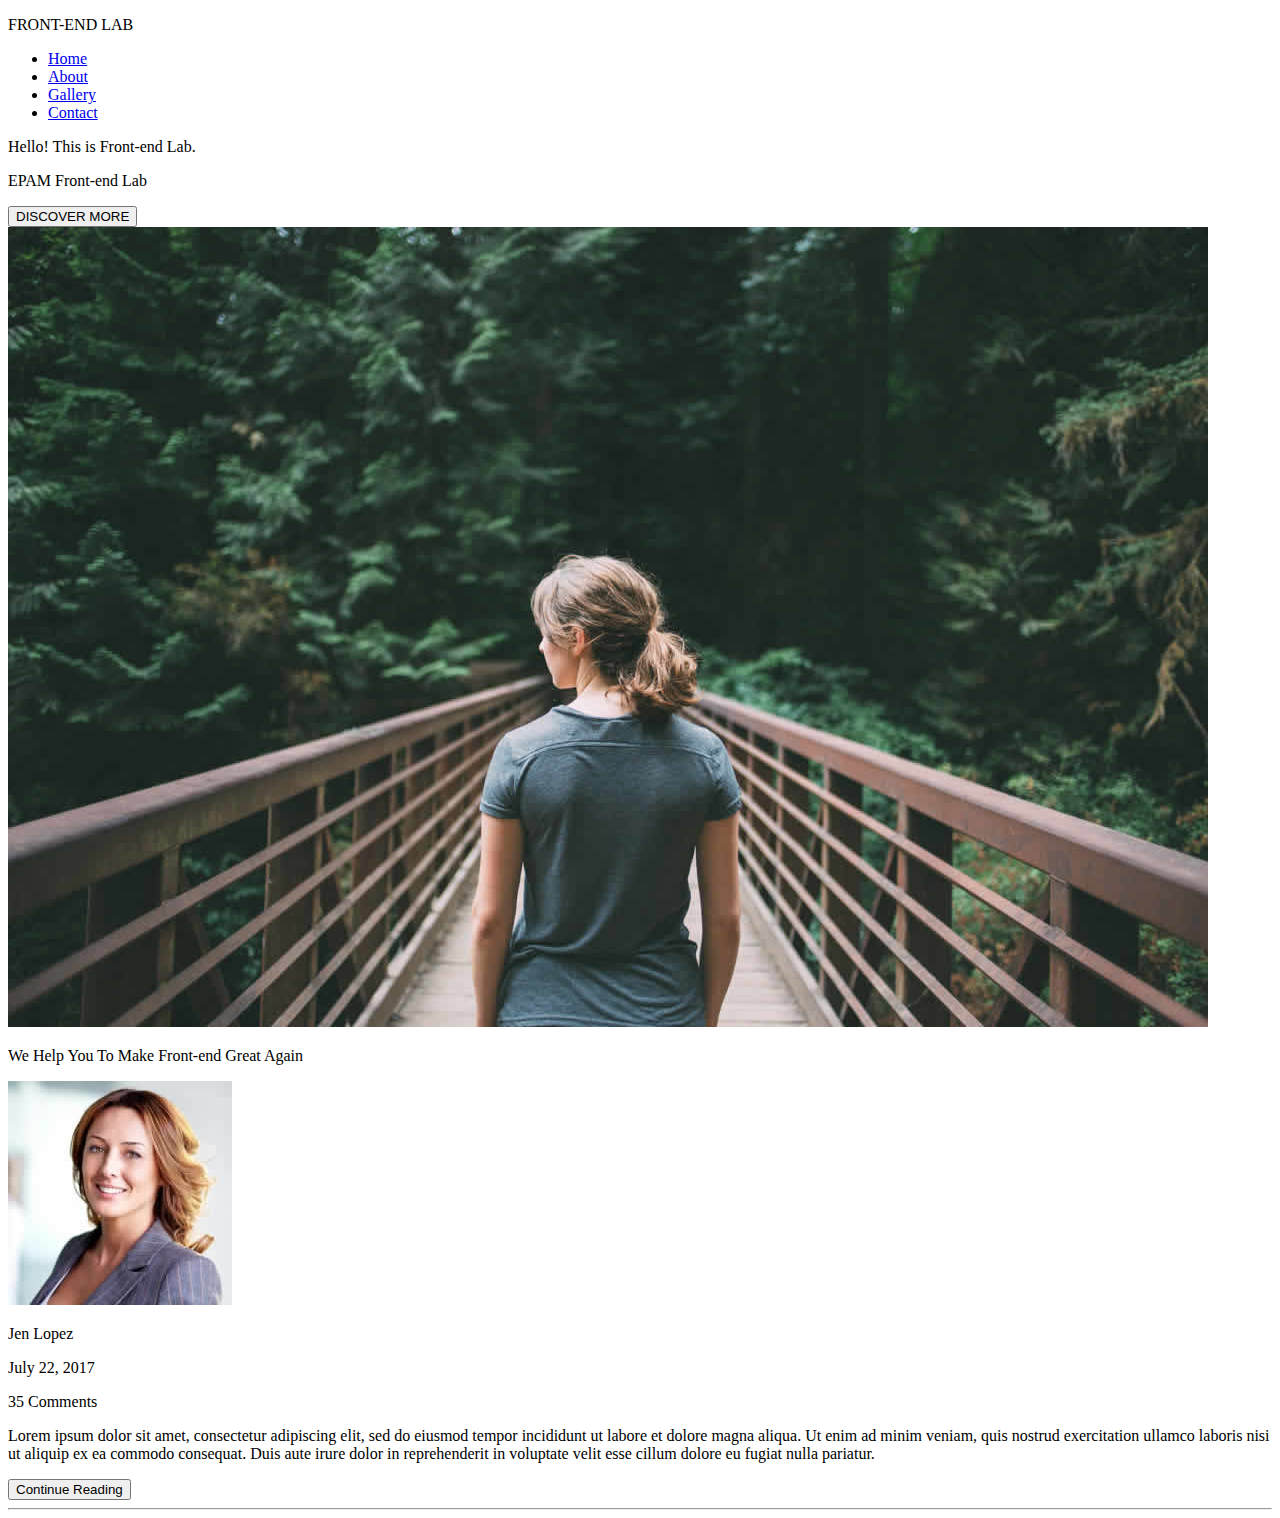
==== FL12_HW4/homework/index.html @ 5e4258c2 "Add structure of header and first main section" ====
<!DOCTYPE html>
<html lang="en">

<head>
    <meta charset="utf-8">
    <title>FEL</title>
    <link rel="stylesheet" href="css/style.css">
</head>


<body>
<header class="header">
    <div class="header-wrap">
        <p class="header_title"> FRONT-END LAB </p>
        <ul class="header-list">
            <li><a class="header-item" href="#">Home</a></li>
            <li><a class="header-item" href="#">About</a></li>
            <li><a class="header-item" href="#">Gallery</a></li>
            <li><a class="header-item" href="#">Contact</a></li>
        </ul>
    </div>
    <div class="header_text">
        <p class="header_text_main">
            Hello! This is Front-end Lab.
        </p>
        <p class="header_text_secondary">
            EPAM Front-end Lab
        </p>
        <button class="header_button">DISCOVER MORE</button>
    </div>
</header>
<main class="section">
    <div class="section_wrap">
        <img class="section_img" src="img/blog-image1.jpg" alt="blog_image"/>
        <p class="section_header"> We Help You To Make Front-end Great Again </p>
        <div class="section_info">
            <img class="section_info_img" src="img/author-image1.jpg" alt="author_image"/>
            <p class="section_info_name">Jen Lopez</p>
            <p class="section_info_date">July 22, 2017</p>
            <p class="section_info_com">35 Comments</p>
        </div>
        <p class="section_text">Lorem ipsum dolor sit amet, consectetur adipiscing elit, sed do eiusmod tempor incididunt ut labore et dolore
            magna aliqua. Ut enim ad minim veniam, quis nostrud exercitation ullamco laboris nisi ut aliquip ex ea
            commodo consequat. Duis aute irure dolor in reprehenderit in voluptate velit esse cillum dolore eu fugiat
            nulla pariatur.
        </p>
        <button class="section_button"> Continue Reading</button>
        <hr>
    </div>
</main>
</body>
</html>
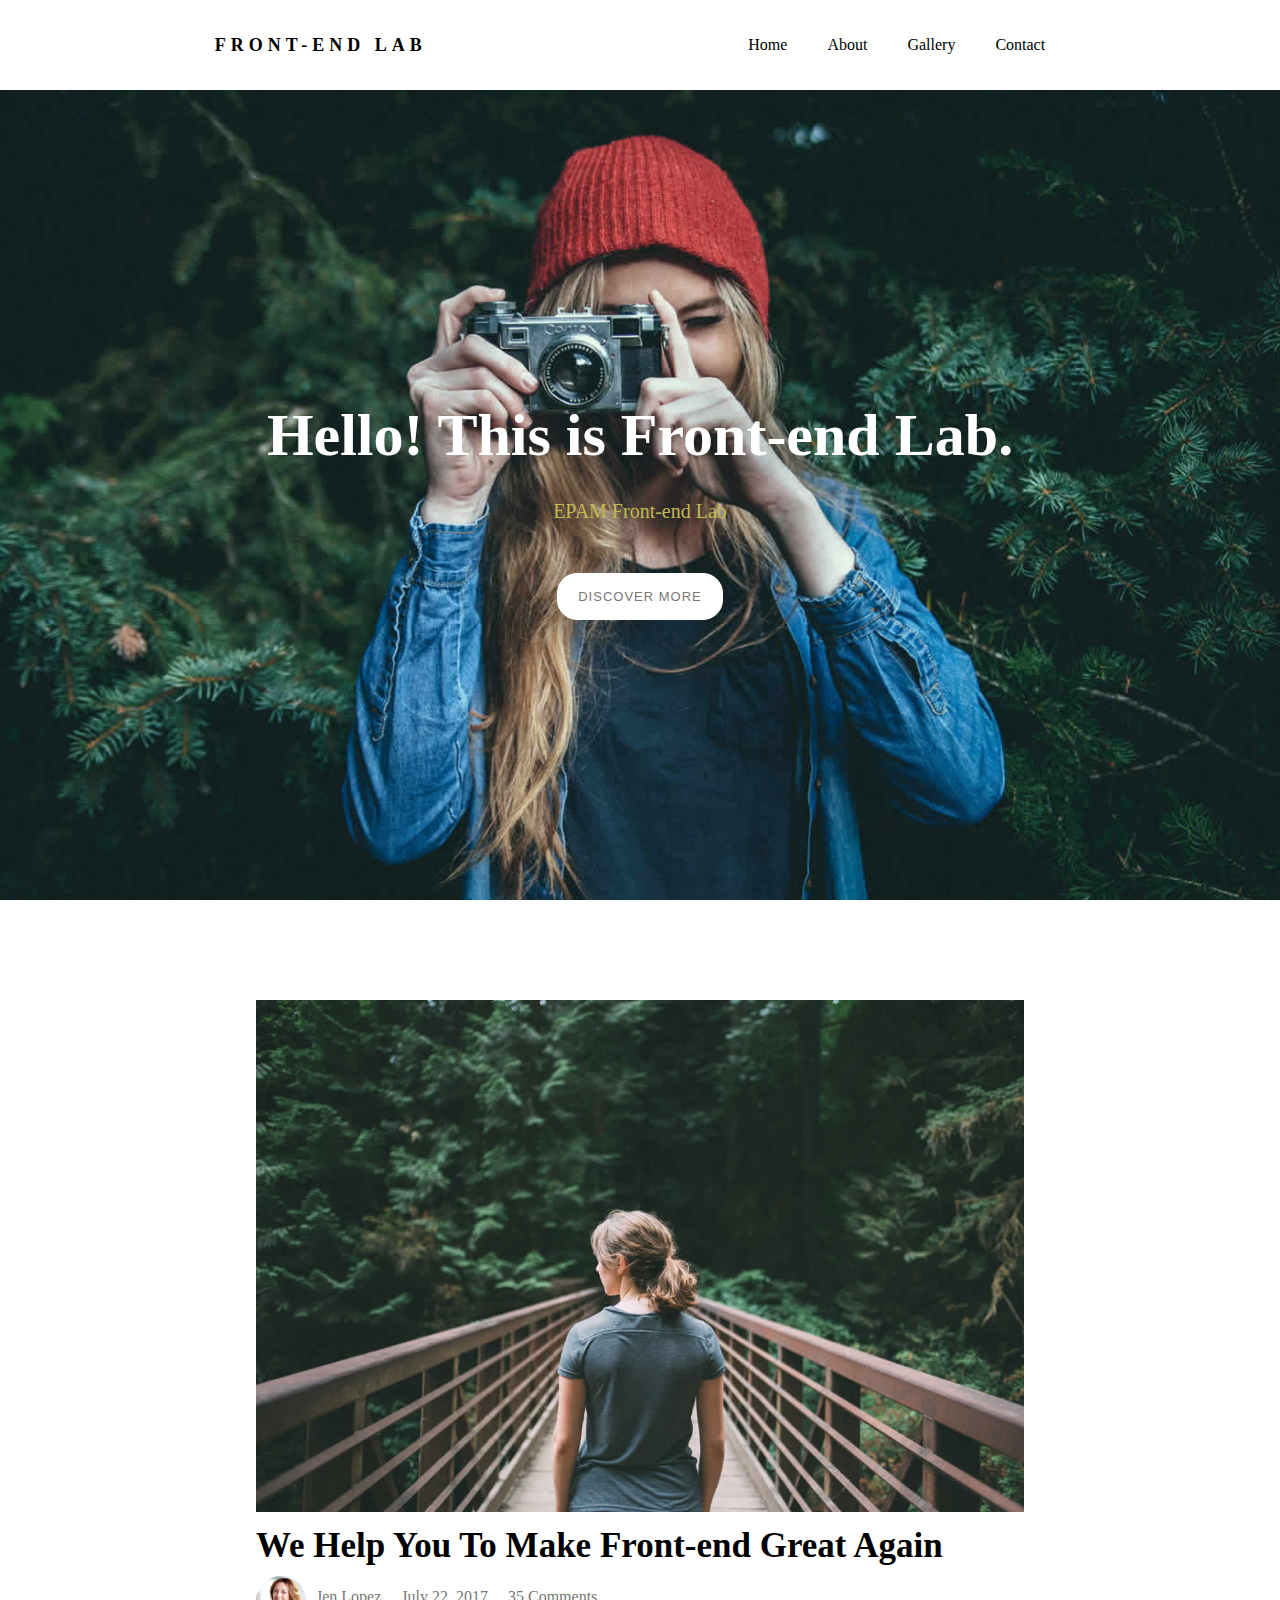
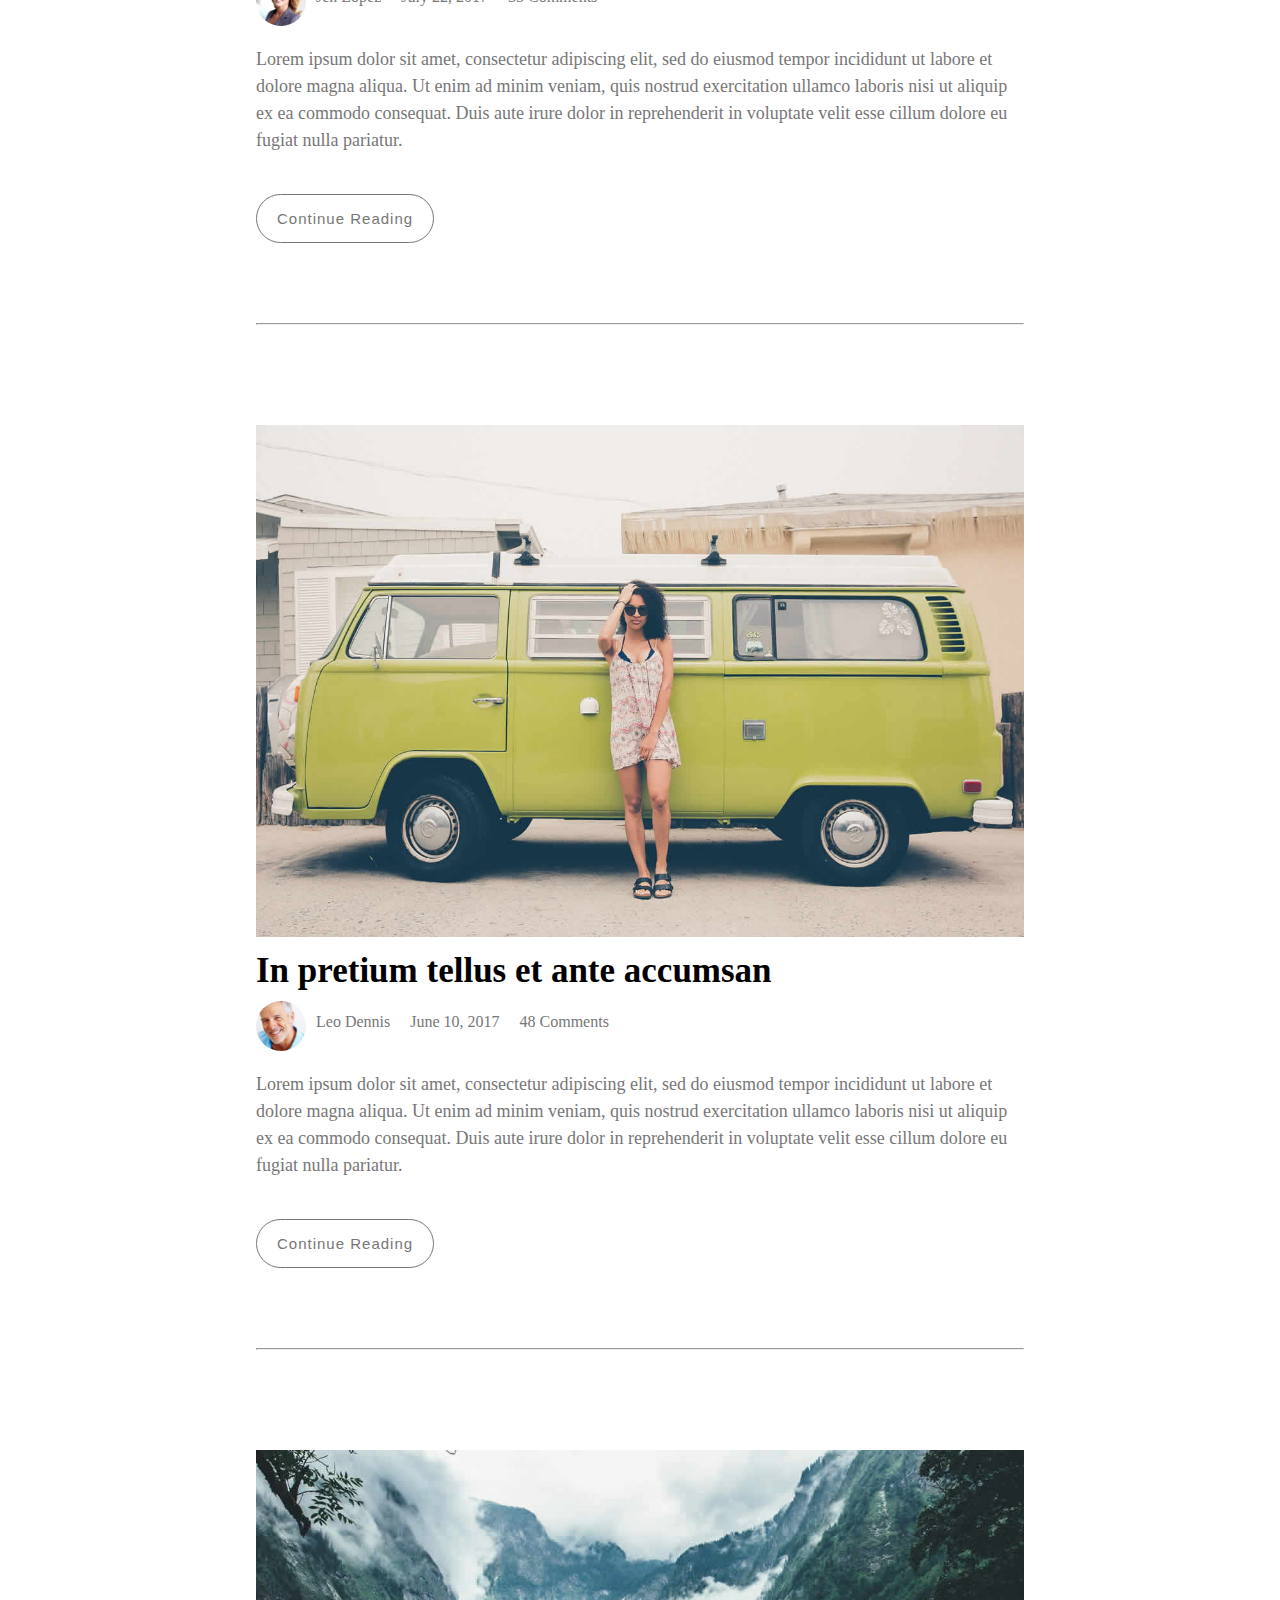
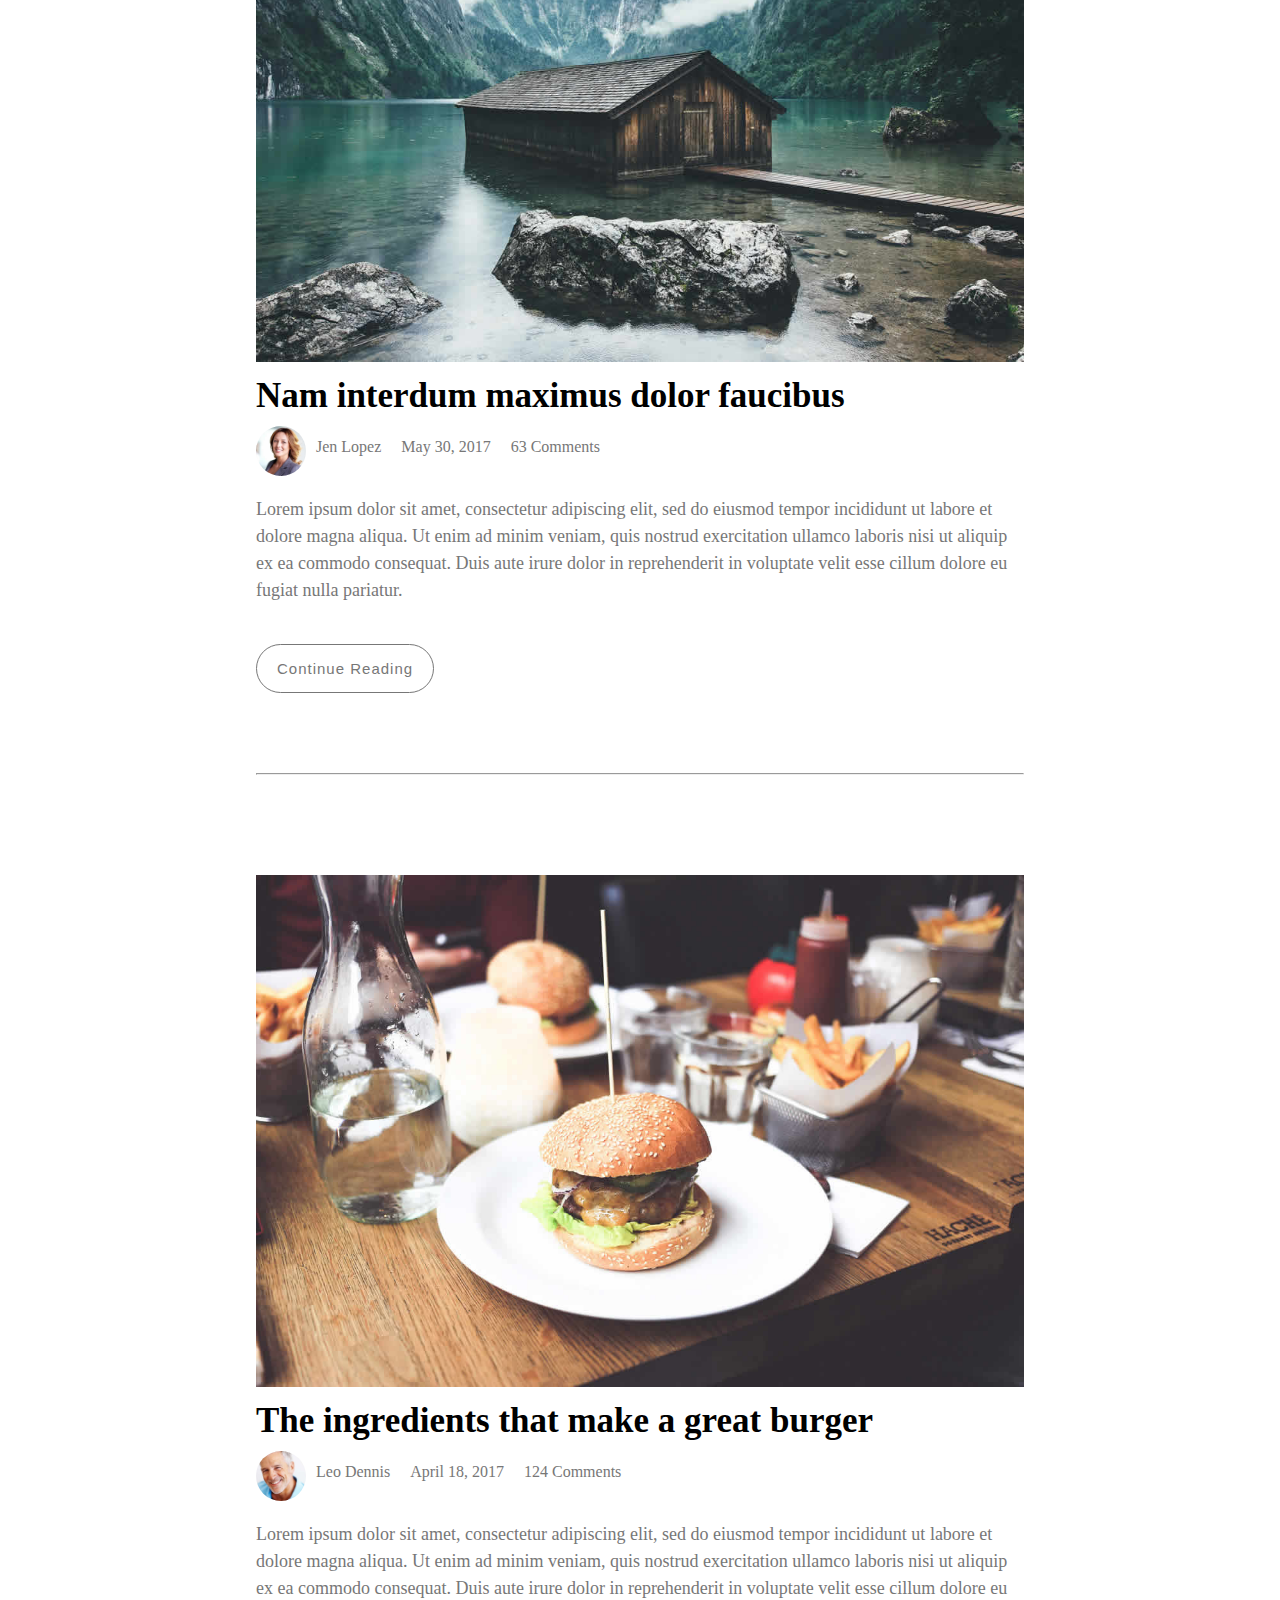
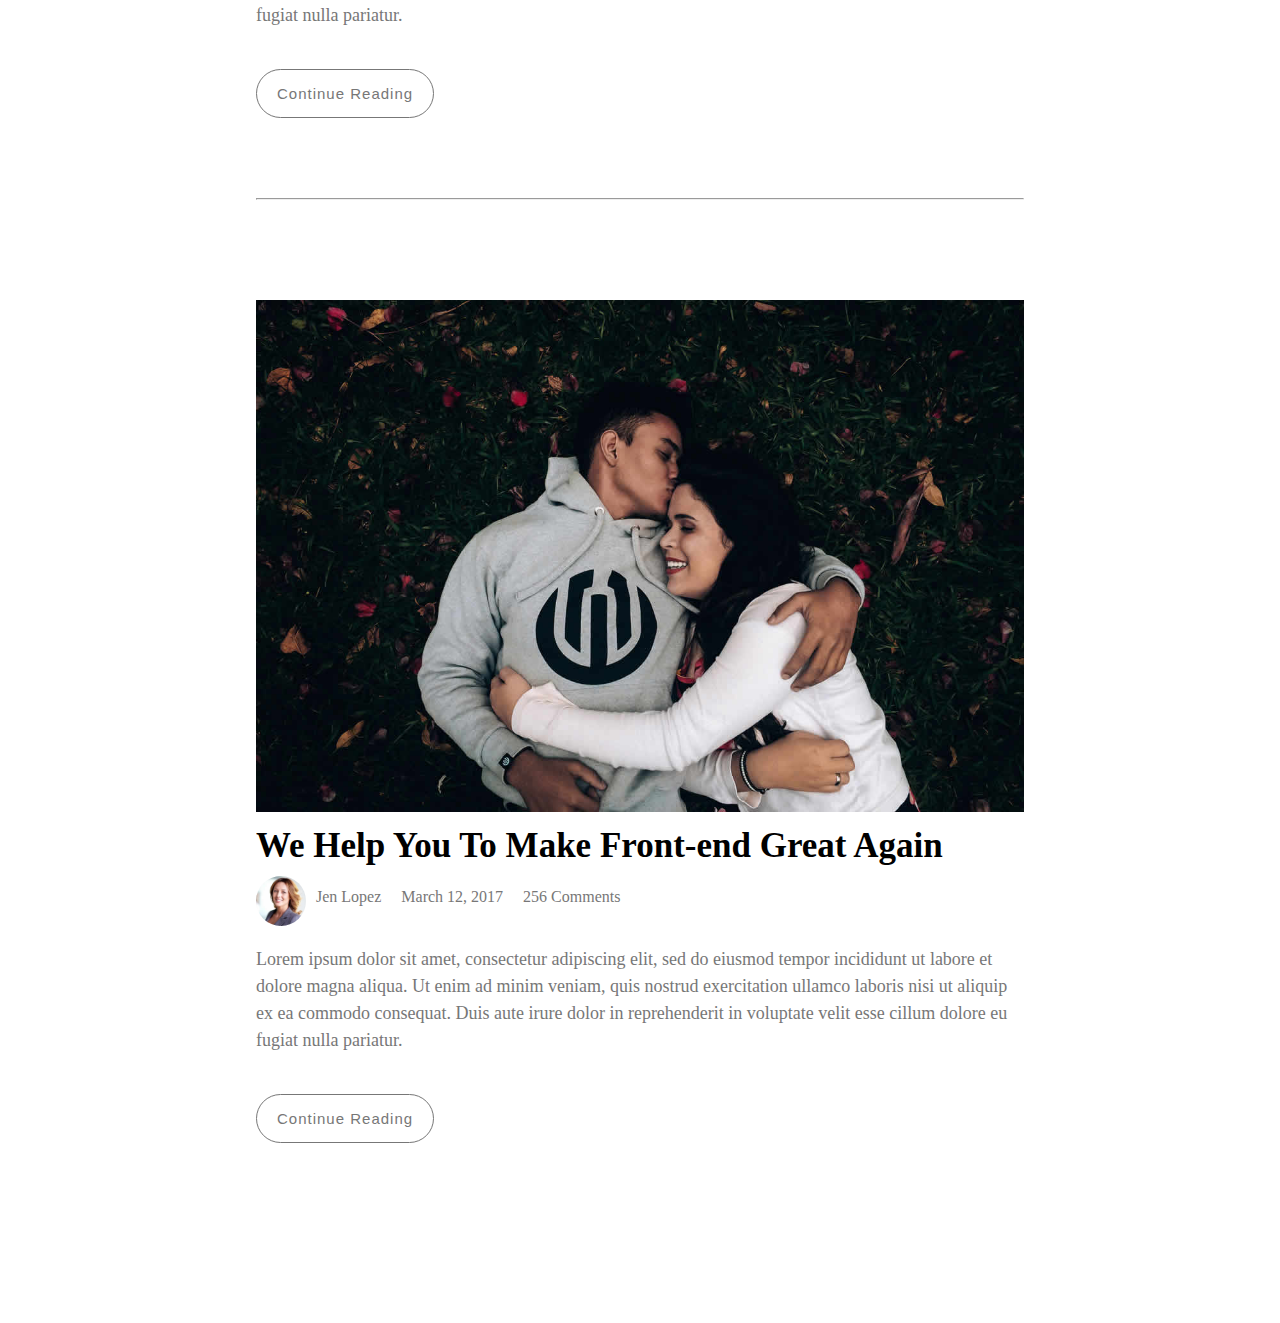
==== commit 8525e9d2: "Add structure of other 4 main sections" ====
--- a/FL12_HW4/homework/index.html
+++ b/FL12_HW4/homework/index.html
@@ -39,7 +39,8 @@
             <p class="section_info_date">July 22, 2017</p>
             <p class="section_info_com">35 Comments</p>
         </div>
-        <p class="section_text">Lorem ipsum dolor sit amet, consectetur adipiscing elit, sed do eiusmod tempor incididunt ut labore et dolore
+        <p class="section_text">Lorem ipsum dolor sit amet, consectetur adipiscing elit, sed do eiusmod tempor
+            incididunt ut labore et dolore
             magna aliqua. Ut enim ad minim veniam, quis nostrud exercitation ullamco laboris nisi ut aliquip ex ea
             commodo consequat. Duis aute irure dolor in reprehenderit in voluptate velit esse cillum dolore eu fugiat
             nulla pariatur.
@@ -47,6 +48,79 @@
         <button class="section_button"> Continue Reading</button>
         <hr>
     </div>
+    <div class="section_wrap">
+        <img class="section_img" src="img/blog-image2.jpg" alt="blog_image"/>
+        <p class="section_header">In pretium tellus et ante accumsan</p>
+        <div class="section_info">
+            <img class="section_info_img" src="img/author-image2.jpg" alt="author_image"/>
+            <p class="section_info_name">Leo Dennis</p>
+            <p class="section_info_date">June 10, 2017</p>
+            <p class="section_info_com">48 Comments</p>
+        </div>
+        <p class="section_text">Lorem ipsum dolor sit amet, consectetur adipiscing elit, sed do eiusmod tempor
+            incididunt ut labore et dolore
+            magna aliqua. Ut enim ad minim veniam, quis nostrud exercitation ullamco laboris nisi ut aliquip ex ea
+            commodo consequat. Duis aute irure dolor in reprehenderit in voluptate velit esse cillum dolore eu
+            fugiat
+            nulla pariatur.
+        </p>
+        <button class="section_button"> Continue Reading</button>
+        <hr>
+    </div>
+    <div class="section_wrap">
+        <img class="section_img" src="img/blog-image3.jpg" alt="blog_image"/>
+        <p class="section_header"> Nam interdum maximus dolor faucibus </p>
+        <div class="section_info">
+            <img class="section_info_img" src="img/author-image1.jpg" alt="author_image"/>
+            <p class="section_info_name">Jen Lopez</p>
+            <p class="section_info_date">May 30, 2017</p>
+            <p class="section_info_com">63 Comments</p>
+        </div>
+        <p class="section_text">Lorem ipsum dolor sit amet, consectetur adipiscing elit, sed do eiusmod tempor
+            incididunt ut labore et dolore
+            magna aliqua. Ut enim ad minim veniam, quis nostrud exercitation ullamco laboris nisi ut aliquip ex ea
+            commodo consequat. Duis aute irure dolor in reprehenderit in voluptate velit esse cillum dolore eu fugiat
+            nulla pariatur.
+        </p>
+        <button class="section_button"> Continue Reading</button>
+        <hr>
+    </div>
+    <div class="section_wrap">
+        <img class="section_img" src="img/blog-image4.jpg" alt="blog_image"/>
+        <p class="section_header"> The ingredients that make a great burger </p>
+        <div class="section_info">
+            <img class="section_info_img" src="img/author-image2.jpg" alt="author_image"/>
+            <p class="section_info_name">Leo Dennis</p>
+            <p class="section_info_date">April 18, 2017</p>
+            <p class="section_info_com">124 Comments</p>
+        </div>
+        <p class="section_text">Lorem ipsum dolor sit amet, consectetur adipiscing elit, sed do eiusmod tempor
+            incididunt ut labore et dolore
+            magna aliqua. Ut enim ad minim veniam, quis nostrud exercitation ullamco laboris nisi ut aliquip ex ea
+            commodo consequat. Duis aute irure dolor in reprehenderit in voluptate velit esse cillum dolore eu fugiat
+            nulla pariatur.
+        </p>
+        <button class="section_button"> Continue Reading</button>
+        <hr>
+    </div>
+    <div class="section_wrap">
+        <img class="section_img" src="img/blog-image5.jpg" alt="blog_image"/>
+        <p class="section_header"> We Help You To Make Front-end Great Again </p>
+        <div class="section_info">
+            <img class="section_info_img" src="img/author-image1.jpg" alt="author_image"/>
+            <p class="section_info_name">Jen Lopez</p>
+            <p class="section_info_date">March 12, 2017</p>
+            <p class="section_info_com">256 Comments</p>
+        </div>
+        <p class="section_text">Lorem ipsum dolor sit amet, consectetur adipiscing elit, sed do eiusmod tempor
+            incididunt ut labore et dolore
+            magna aliqua. Ut enim ad minim veniam, quis nostrud exercitation ullamco laboris nisi ut aliquip ex ea
+            commodo consequat. Duis aute irure dolor in reprehenderit in voluptate velit esse cillum dolore eu fugiat
+            nulla pariatur.
+        </p>
+        <button class="section_button"> Continue Reading</button>
+    </div>
 </main>
+
 </body>
 </html>--- a/FL12_HW4/homework/css/style.css
+++ b/FL12_HW4/homework/css/style.css
@@ -0,0 +1,140 @@
+* {
+    margin: 0;
+    padding: 0;
+    color: #000000;
+}
+
+@media screen and (min-width: 900px) {
+
+    .header {
+        height: 100vh;
+    }
+
+    .header_title {
+        font-weight: bold;
+        letter-spacing: 5px;
+        font-size: large;
+        margin: auto;
+    }
+
+    .header-wrap {
+        height: 10vh;
+        display: flex;
+        justify-content: space-between;
+        width: 90%;
+        margin: auto;
+    }
+
+    .header-list {
+        margin: auto;
+        display: flex;
+        list-style: none;
+    }
+
+    .header-item {
+        text-decoration: none;
+        margin: auto 20px;
+    }
+
+    .header-item:hover {
+        color: #bfba55;
+    }
+
+    .header_text {
+        height: 90vh;
+        background: url("../img/home-bg.jpg") no-repeat top center;
+        background-size: cover;
+        text-align: center;
+        color: #ffffff;
+        display: flex;
+        flex-direction: column;
+        justify-content: center;
+    }
+
+    .header_text_main {
+        margin: 0 auto;
+        padding-top: 50px;
+
+        color: #ffffff;
+        font-size: 60px;
+        font-weight: bold;
+    }
+
+    .header_text_secondary {
+        margin: 30px auto;
+        font-size: 20px;
+        color: #bfba55;
+    }
+
+    .header_button {
+        margin: 20px auto;
+        border-radius: 20px;
+        border: 1px solid #ffffff;
+        background: #ffffff;
+        color: #777;
+        font-size: small;
+        padding: 15px 20px;
+        letter-spacing: 1px;
+    }
+
+    .section {
+        width: 100%
+    }
+
+    .section_wrap {
+        width: 60%;
+        margin: 100px auto;
+    }
+
+    .section_img {
+        width: 100%;
+    }
+
+    .section_header {
+        font-size: 35px;
+        font-weight: bold;
+        margin: 10px 0;
+    }
+
+    .section_info {
+        display: flex;
+        justify-content: start;
+    }
+
+    .section_info_img {
+        width: 50px;
+        height: 50px;
+        border-radius: 50%;
+    }
+
+    .section_info_name, .section_info_date, .section_info_com {
+        margin: 12px 10px;
+        color: #777;
+    }
+
+    .section_text {
+        color: #777;
+        font-size: 18px;
+        line-height: 1.5em;
+        margin: 20px 0;
+    }
+
+    .section_button {
+        margin: 20px auto 80px auto;
+        border-radius: 30px;
+        border: 1px solid #777;
+        background: #ffffff;
+        color: #777;
+        font-size: 15px;
+        padding: 15px 20px;
+        letter-spacing: 1px;
+
+    }
+
+    hr {
+        color: #777;
+    }
+
+}
+
+
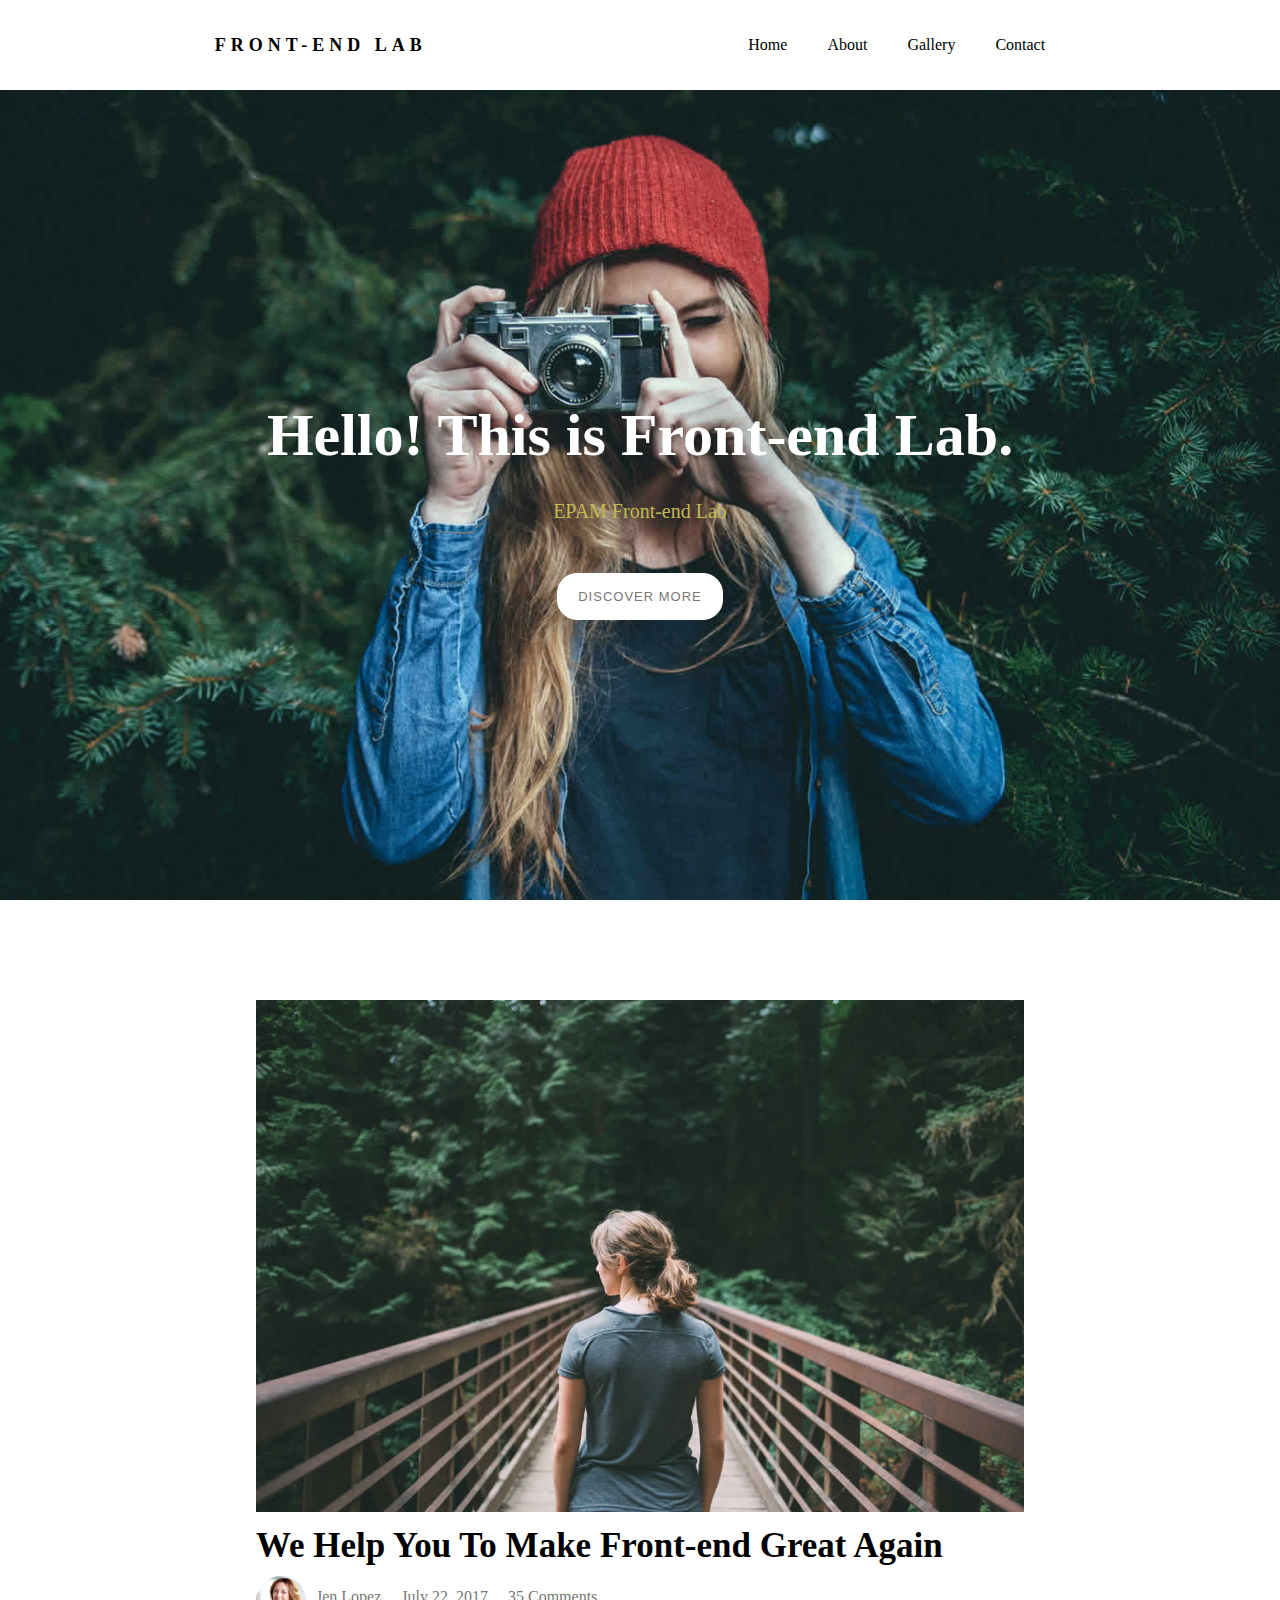
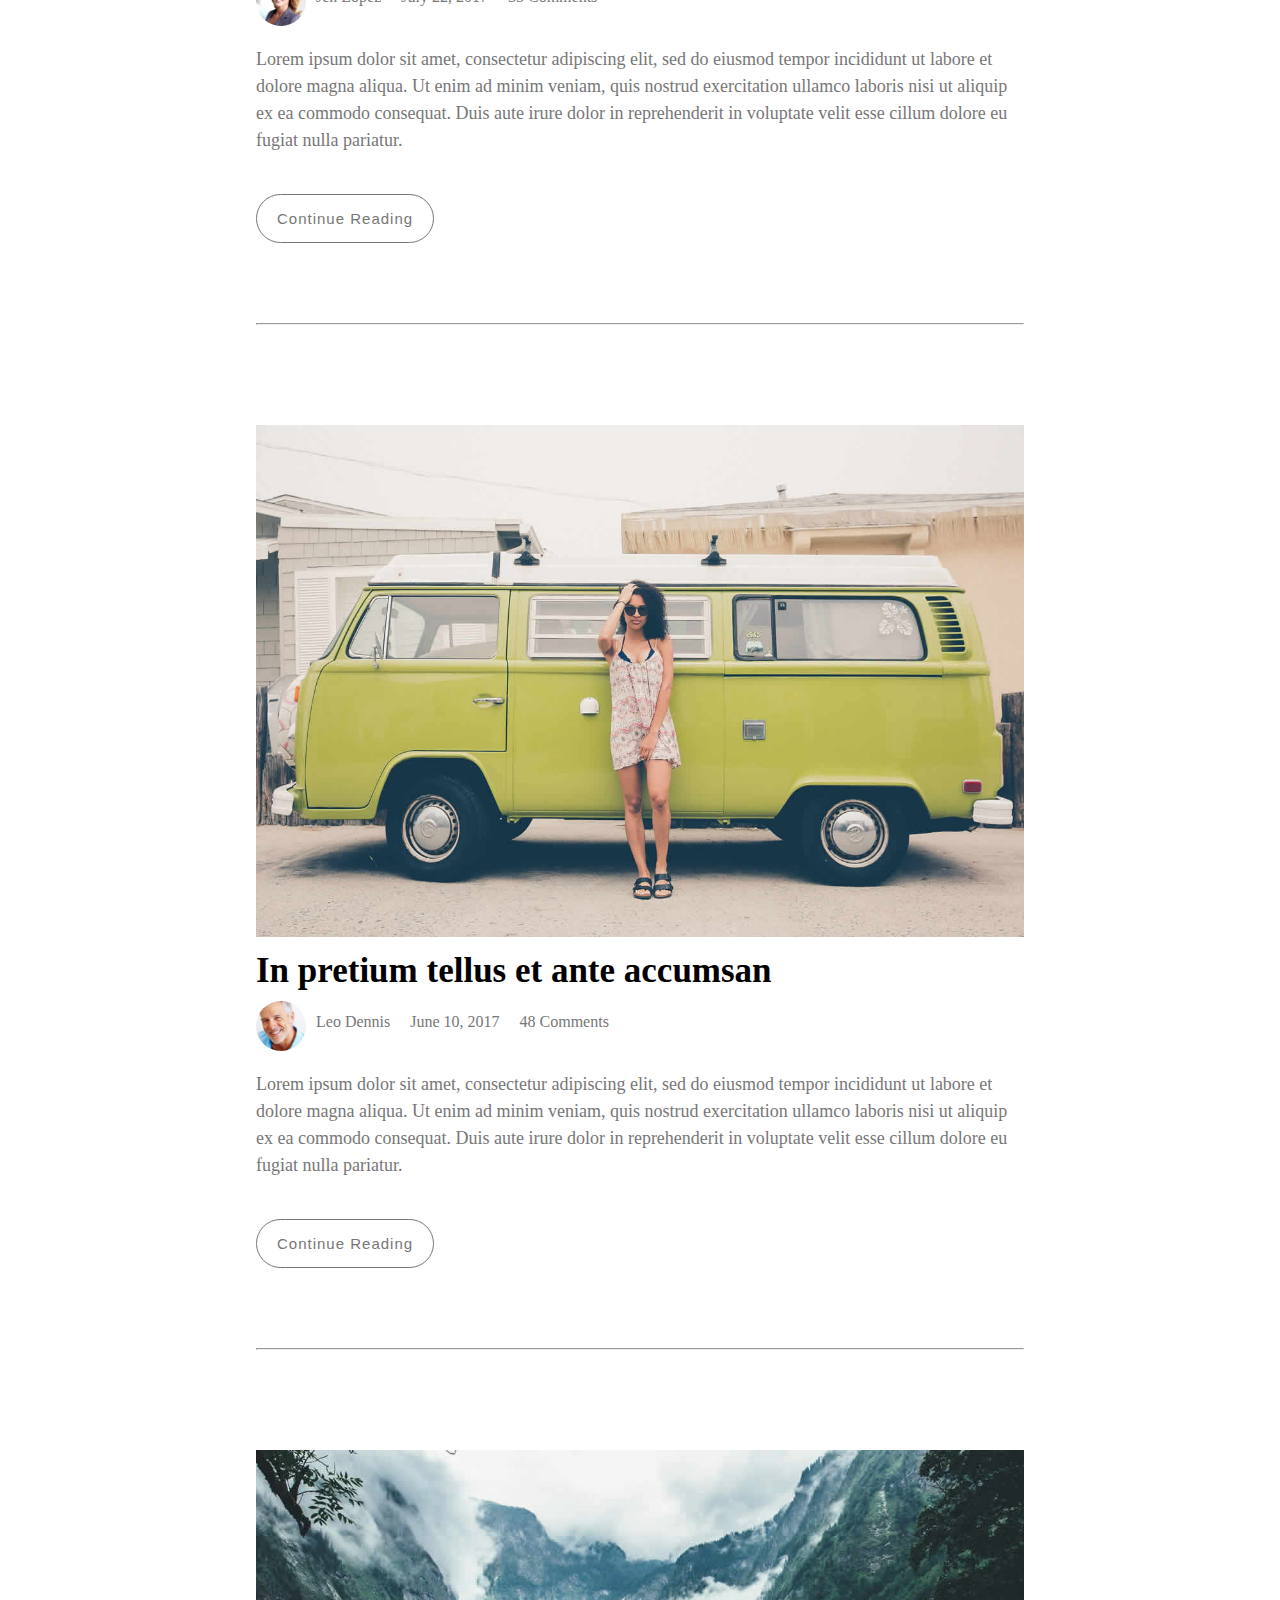
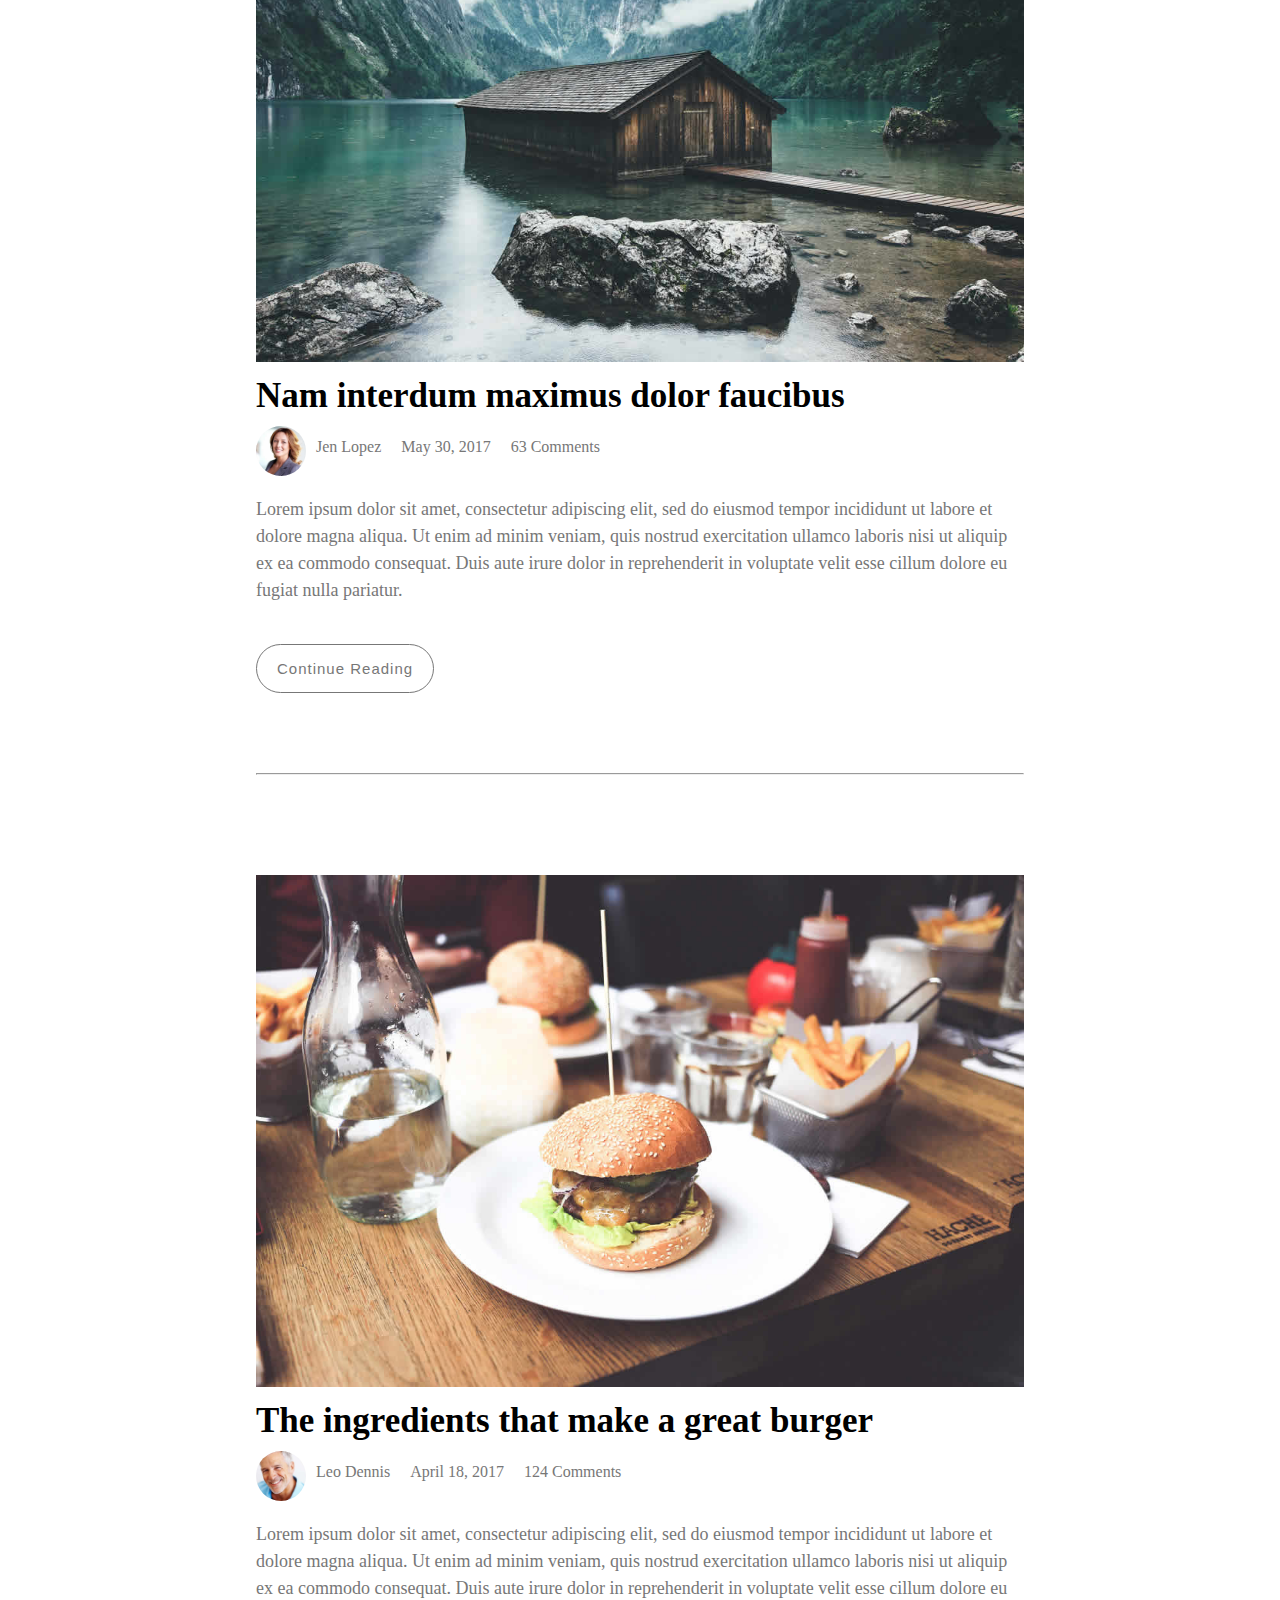
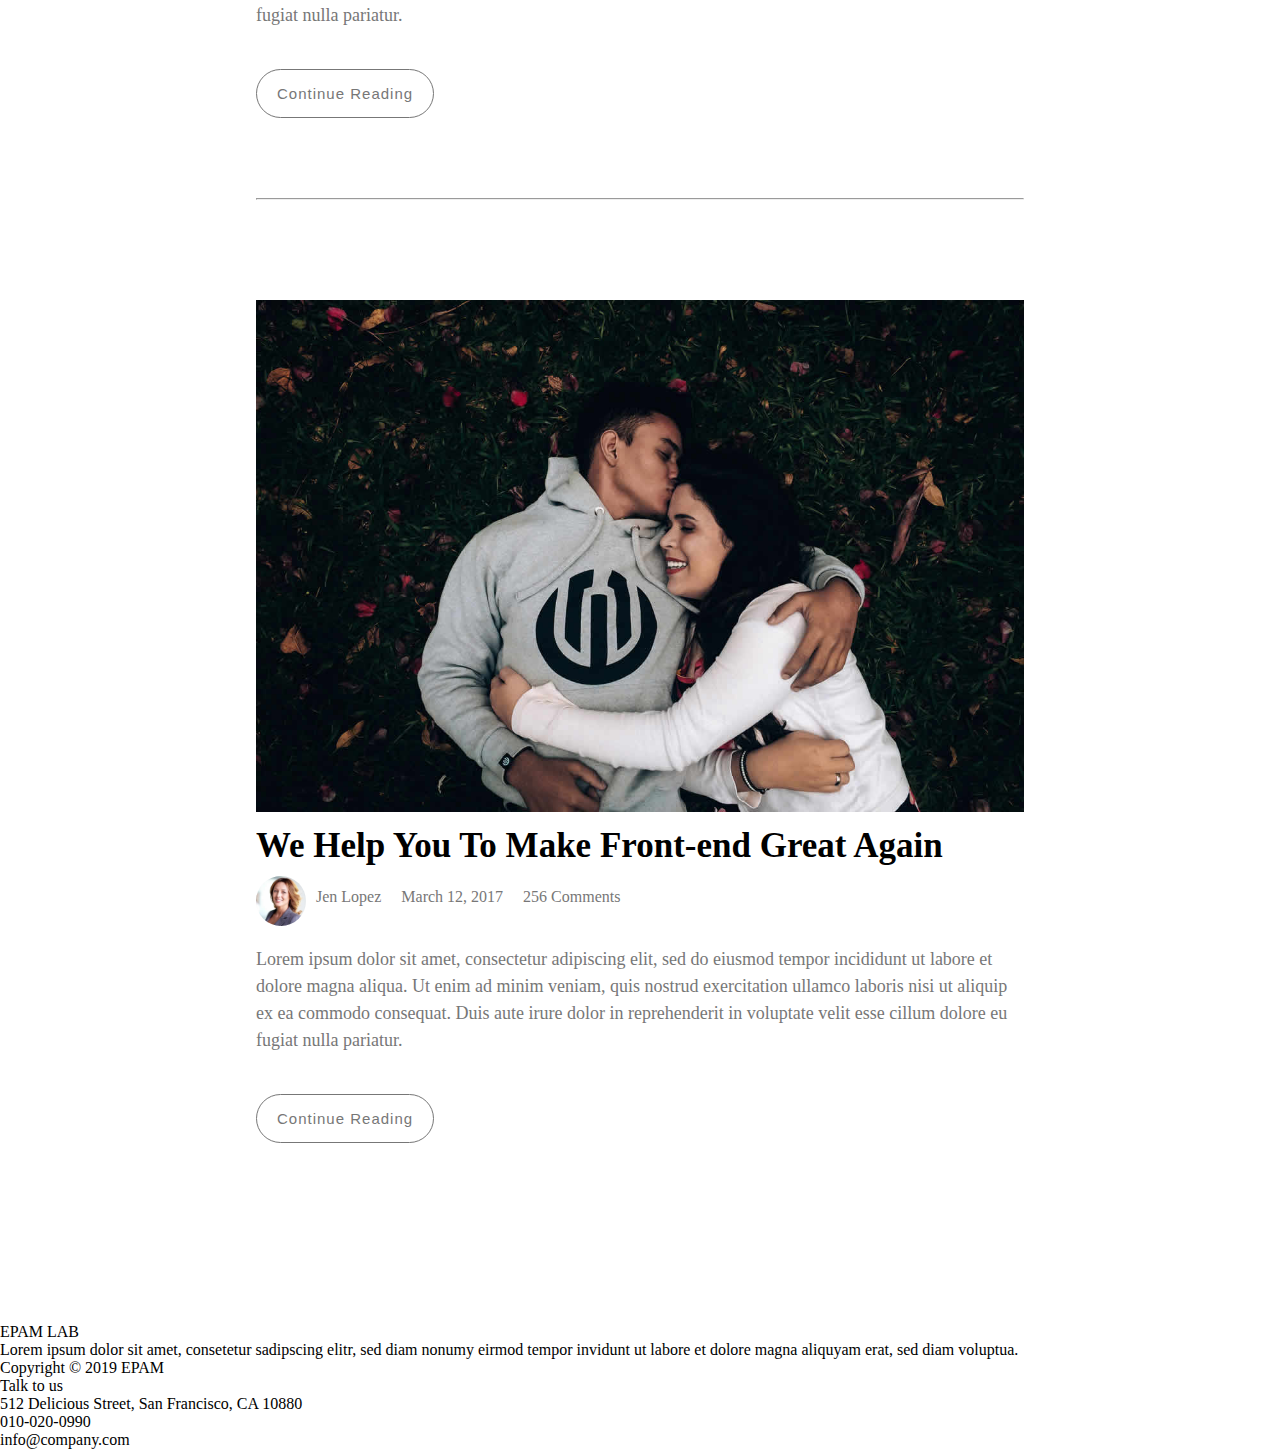
==== commit 246964b2: "Add footer structure" ====
--- a/FL12_HW4/homework/index.html
+++ b/FL12_HW4/homework/index.html
@@ -121,6 +121,19 @@
         <button class="section_button"> Continue Reading</button>
     </div>
 </main>
-
+<footer class="footer">
+    <div class="footer_content">
+      <p class="footer_header">EPAM LAB</p>
+      <p class="footer_text">Lorem ipsum dolor sit amet, consetetur sadipscing elitr, sed diam nonumy eirmod tempor invidunt ut labore et dolore magna aliquyam erat, sed diam voluptua.
+      </p>
+      <p class="footer_text">Copyright © 2019 EPAM</p>
+    </div>
+    <div class="footer_content">
+      <p class="footer_header">Talk to us</p>
+      <p class="footer_text">512 Delicious Street, San Francisco, CA 10880</p>
+      <p class="footer_text">010-020-0990</p>
+      <p class="footer_text">info@company.com</p>
+    </div>
+</footer>
 </body>
 </html>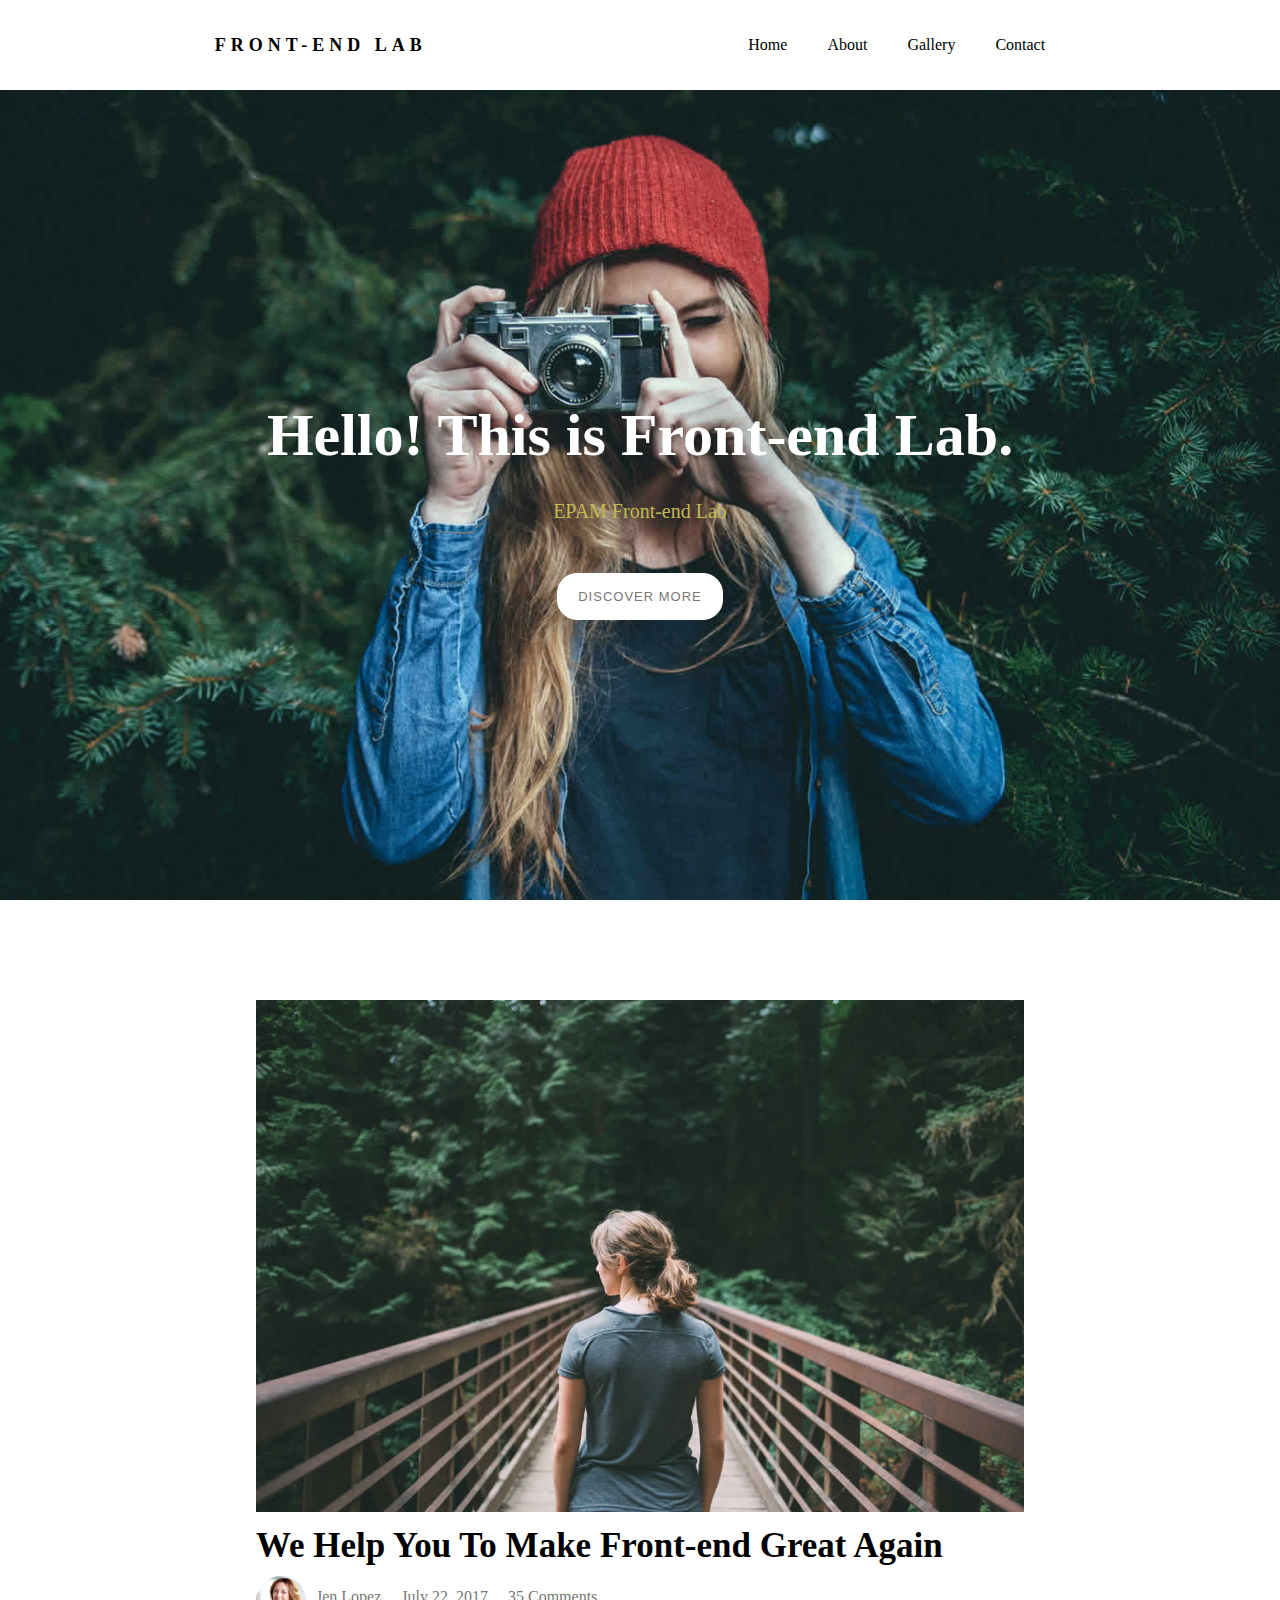
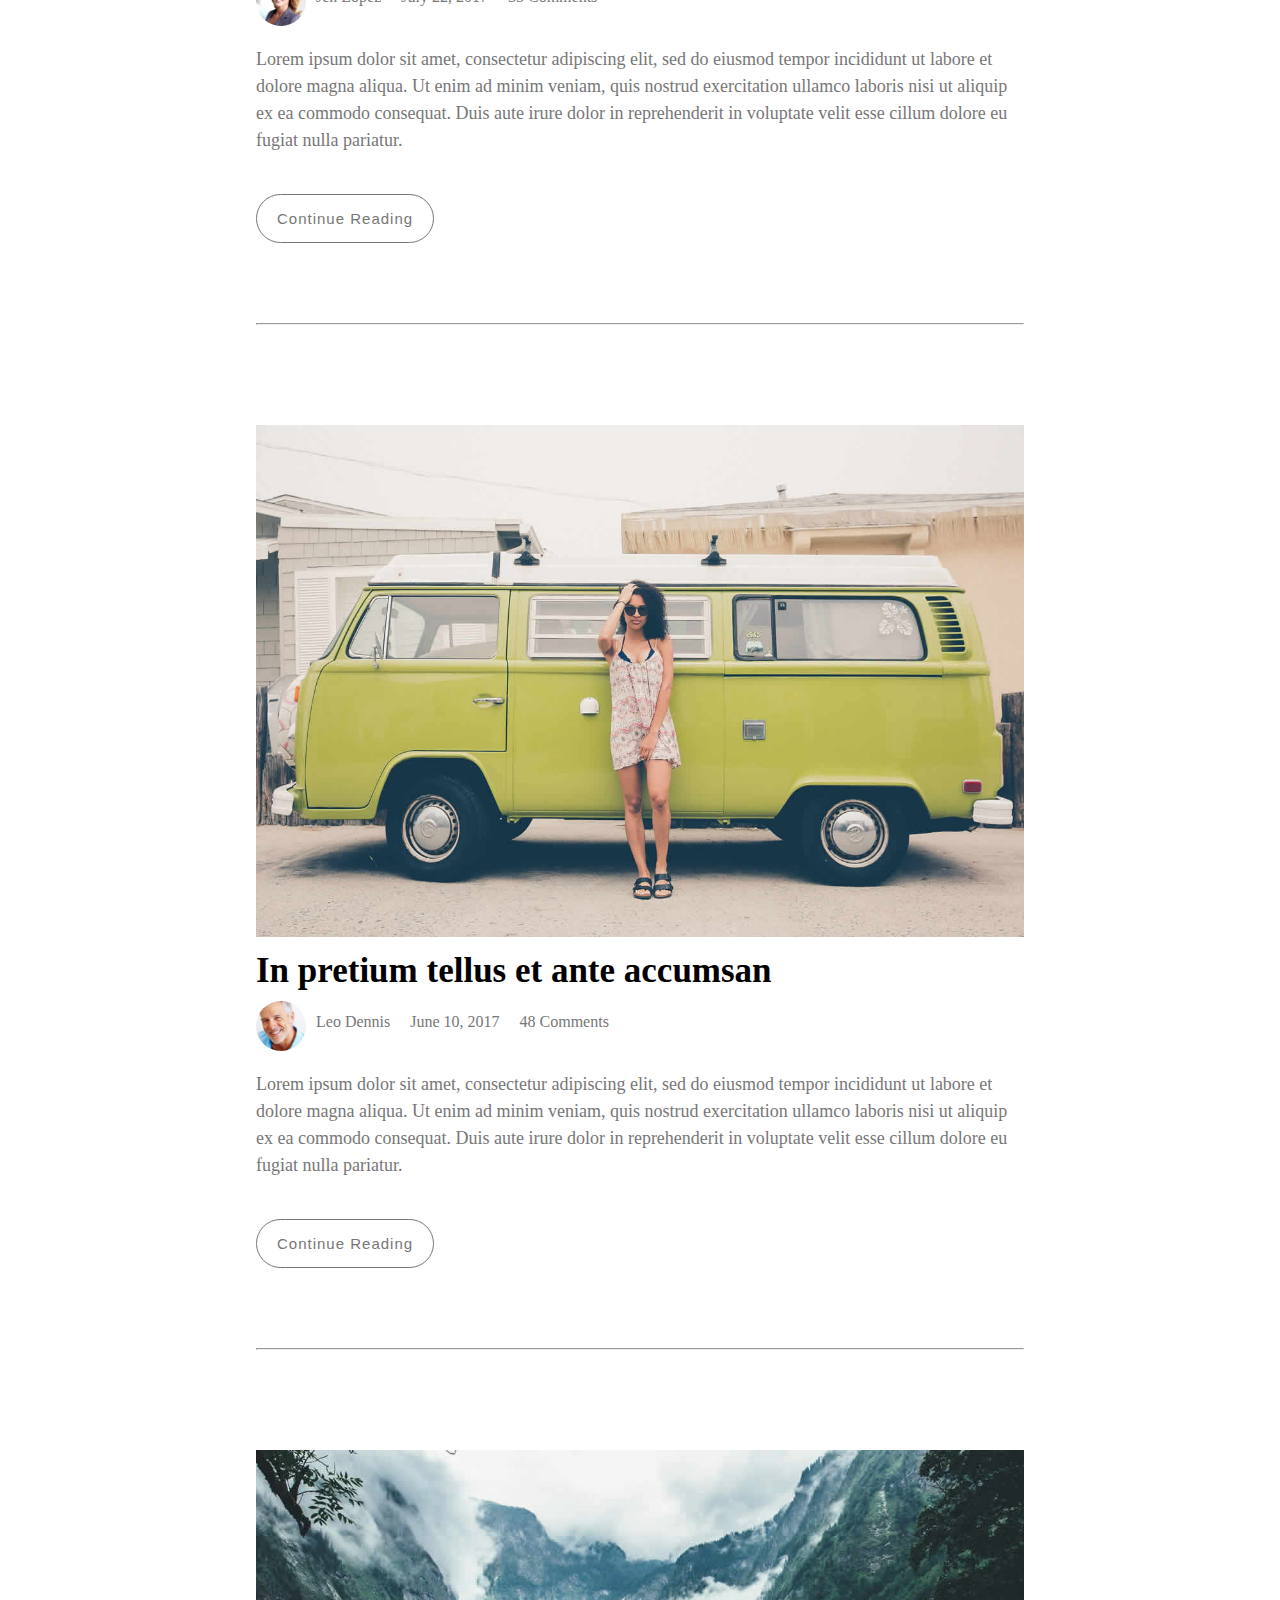
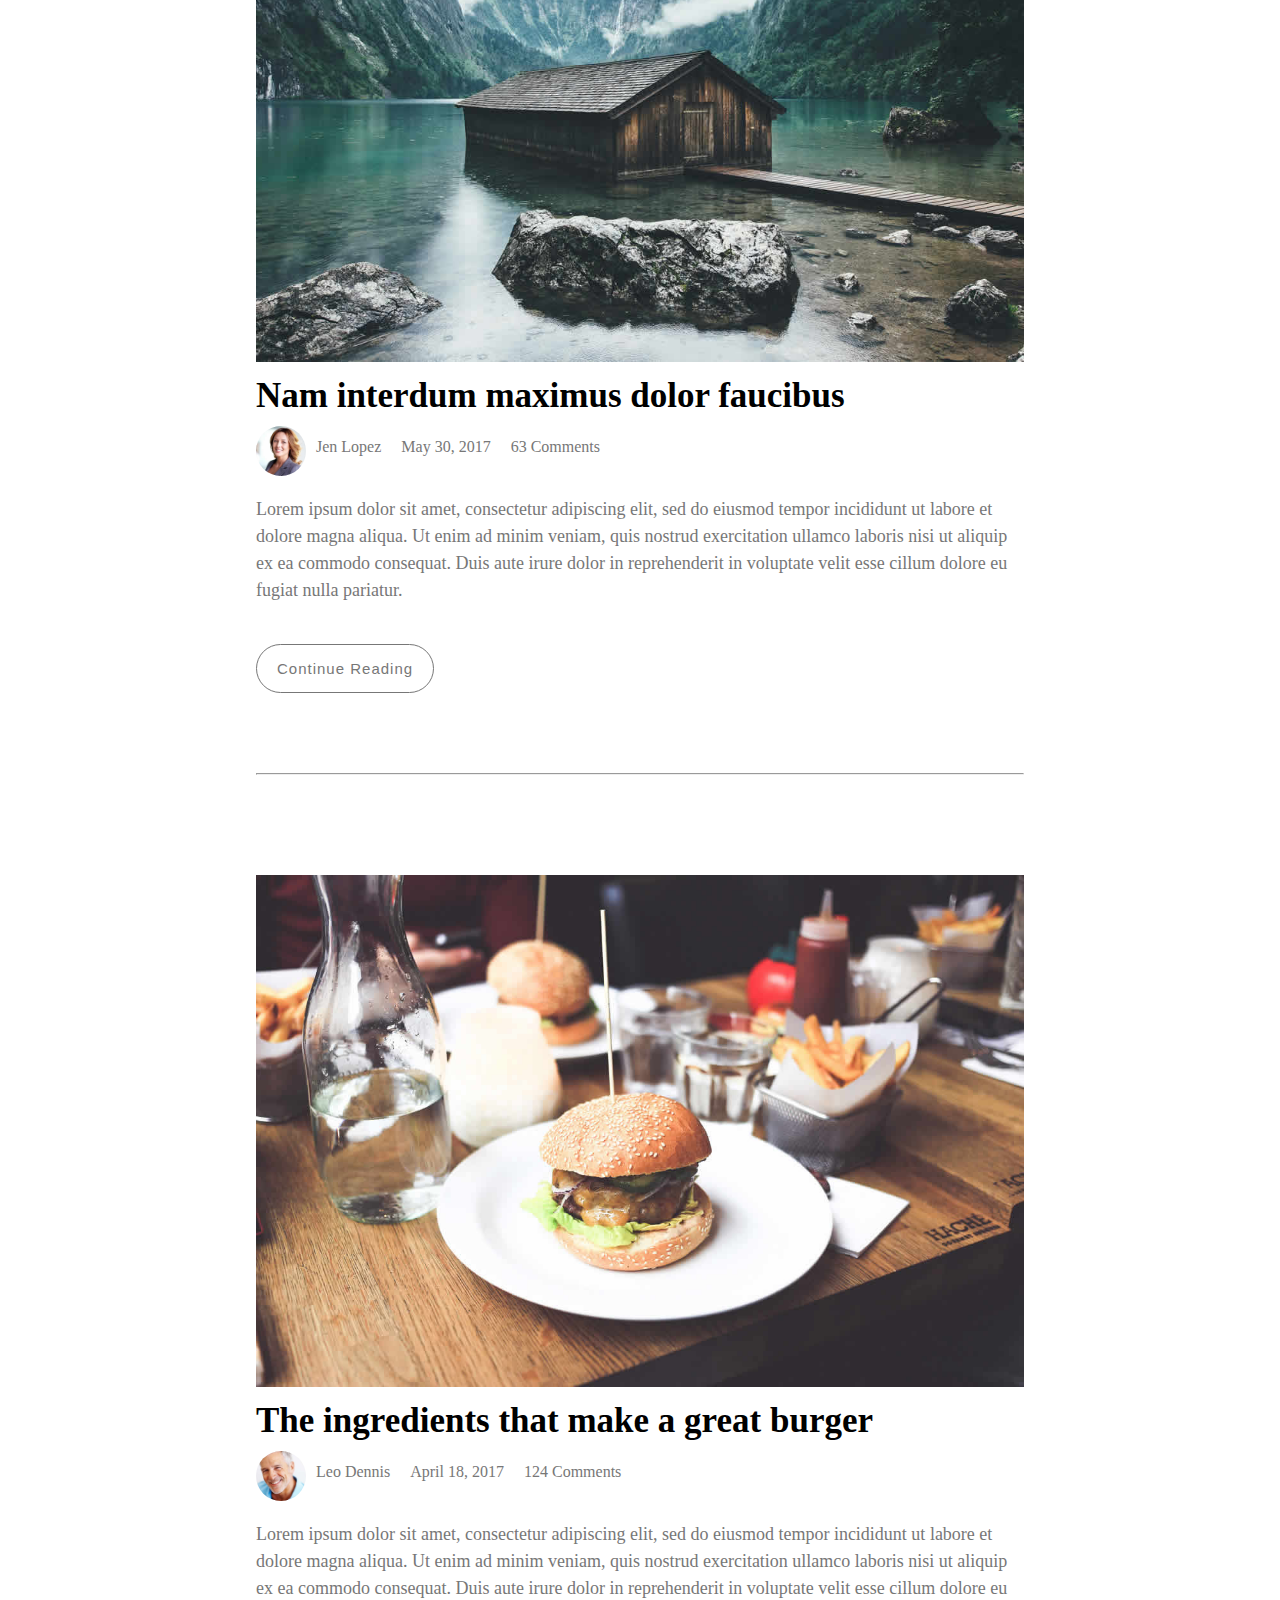
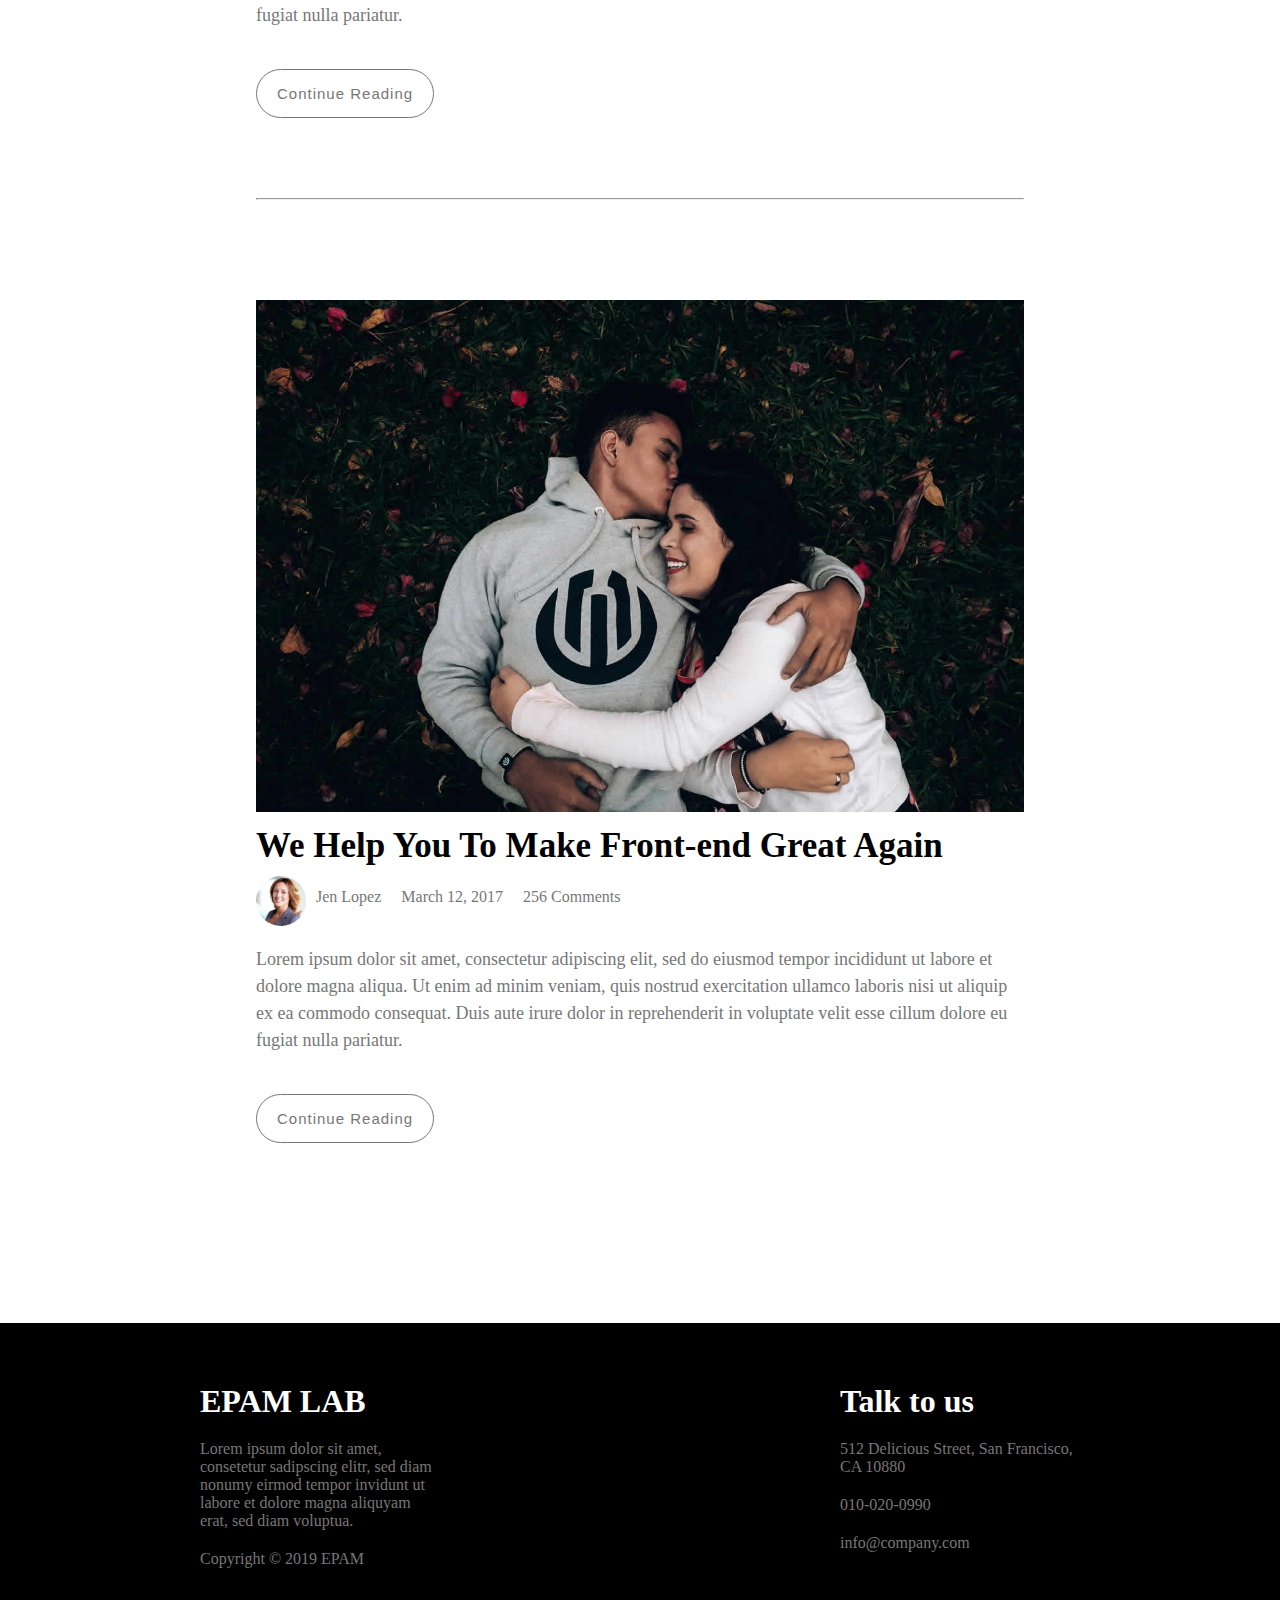
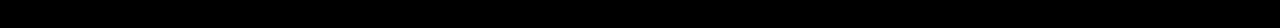
==== commit c4541880: "Add meta tag viewport and change page title" ====
--- a/FL12_HW4/homework/index.html
+++ b/FL12_HW4/homework/index.html
@@ -2,8 +2,9 @@
 <html lang="en">
 
 <head>
-    <meta charset="utf-8">
-    <title>FEL</title>
+    <meta charset="UTF-8">
+    <meta name="viewport" content="width=device-width, initial-scale=1.0">
+    <title>CSS Layuots</title>
     <link rel="stylesheet" href="css/style.css">
 </head>
 
--- a/FL12_HW4/homework/css/style.css
+++ b/FL12_HW4/homework/css/style.css
@@ -75,6 +75,10 @@
         font-size: small;
         padding: 15px 20px;
         letter-spacing: 1px;
+        cursor: pointer;
+    }
+    .header_button:hover {
+        color: #bfba55;
     }
 
     .section {
@@ -128,13 +132,37 @@
         font-size: 15px;
         padding: 15px 20px;
         letter-spacing: 1px;
+        cursor: pointer;
 
     }
+    .section_button:hover {
+        color: #bfba55;}
 
     hr {
         color: #777;
     }
 
-}
+    .footer {
+        background: #000;
+        display: flex;
+        justify-content: center;
+    }
 
-
+    .footer_content {
+        padding: 50px 0;
+        width: 20%;
+        display: flex;
+        flex-direction: column;
+        margin: 0 200px;
+    }
+    .footer_header {
+        font-size: 2em;
+        margin: 10px 0;
+        font-weight: bold;
+        color: #ffffff;
+    }
+    .footer_text {
+        margin: 10px 0;
+        color: #777;
+    }
+}